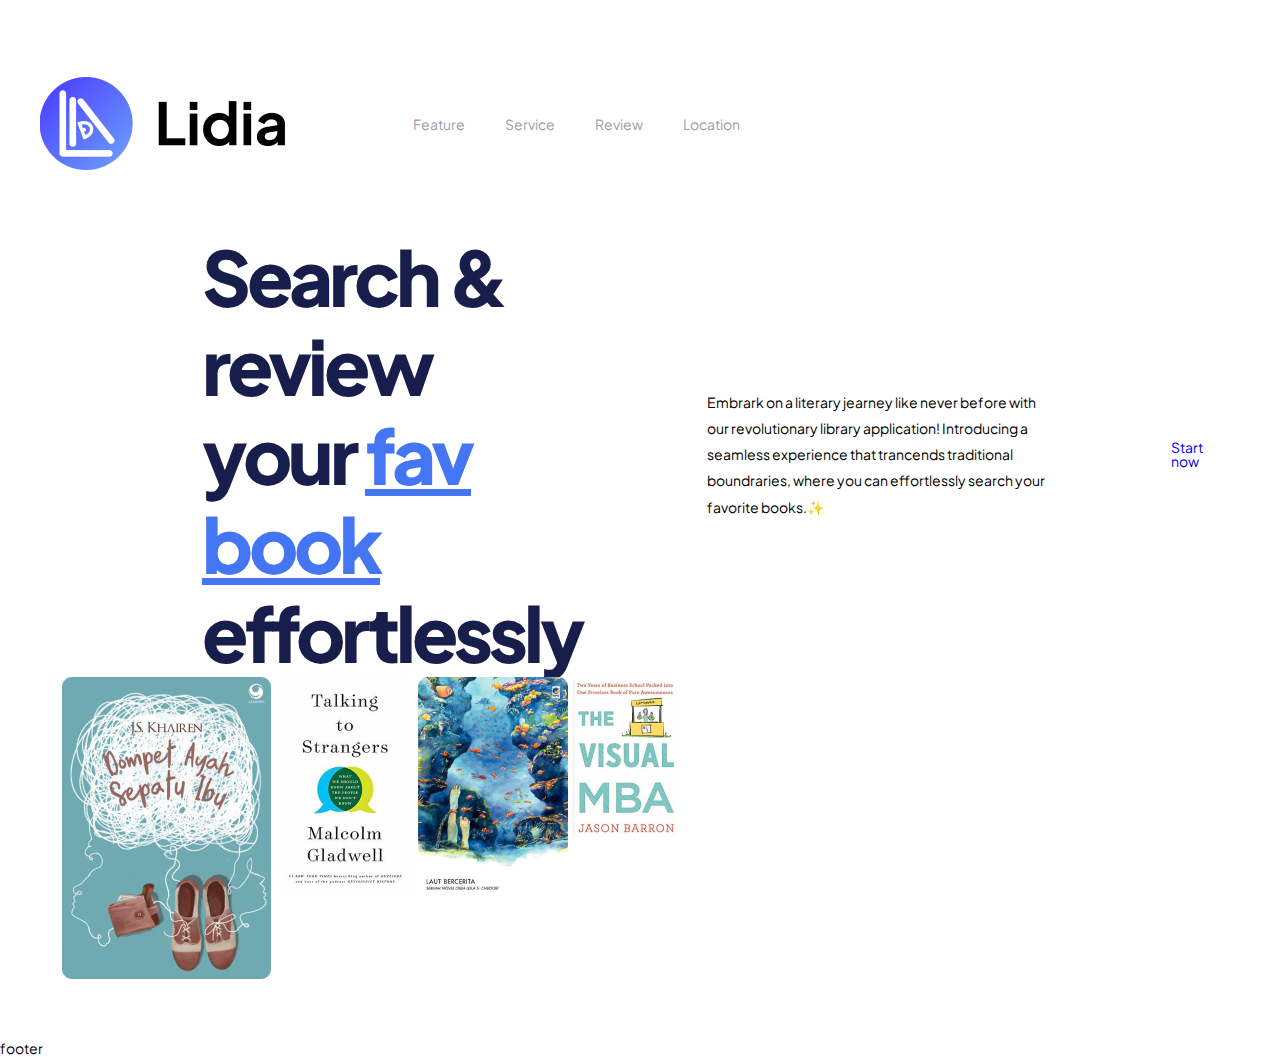
==== index2.html @ e9a7c8fd "footer add" ====
<!DOCTYPE html>
<html lang="en">

<head>
	<title>Lidia</title>
	<link rel="stylesheet" href="css/style.css" />
	<meta http-equiv="Content-type" content="text/html;charset=UTF-8" />
</head>

<body>
	<div class="wraper">
		<header id="header" class="header">
			<div class="header__container">
				<a href="#header" class="header__logo">
					<img src="/img/logo.png" alt="Logo">
				</a>
				<nav class="header__meny">
					<ul class="menu__list">
						<li class="menu__item">
							<a href="#" class="menu__link">Feature</a>
						</li>
						<li class="menu__item">
							<a href="#" class="menu__link">Service</a>
						</li>
						<li class="menu__item">
							<a href="#" class="menu__link">Review</a>
						</li>
						<li class="menu__item">
							<a href="#" class="menu__link">Location</a>
						</li>
					</ul>
				</nav>
			</div>
		</header>
		<main class="page">
			<section class="page__hero hero">
				<div class="header__container">
					<div class="header__content content-hero">
					</div>
					<h1 class="content__title">Search & review your <a href="#">fav book </a> effortlessly</h1>
					<div class=" content-hero__text">
						<p>
							Embrark on a literary jearney like never before with our revolutionary library application!
							Introducing a seamless experience that trancends traditional boundraries, where you can
							effortlessly search your favorite books.✨
						</p>
					</div>
					<a href="#" class="content-hero__button">Start now</a>
				</div>
				<div class="hero__images images-hero">
					<a href="#" class="images-hero__item image-hero__item--01">
						<img src="/img/hero/01.jpg" class="image-hero__image" alt=" Image">
					</a>
					<a href="#" class="images-hero__item image-hero__item--02">
						<img src="/img/hero/02.jpg" class="image-hero__image" alt=" Image">
					</a>
					<a href="#" class="images-hero__item image-hero__item--03">
						<img src="/img/hero/03.jpg" class="image-hero__image" alt=" Image">
					</a>
					<a href="#" class="images-hero__item image-hero__item--04">
						<img src="/img/hero/04.jpg" class="image-hero__image" alt=" Image">
					</a>
				</div>
	</div>
	</section>
	</main>
	<footer class="footer">
		footer
	</footer>
	</div>
</body>

</html>
---- css/style.css ----
/* Reset */
@import url("reset.css");
/* Fonts */

@import url(https://fonts.googleapis.com/css?family=Plus+Jakarta+Sans:regular,500,700,800&display=swap);

body{
	font-family: "Plus Jakarta Sans";
	lighting-color: #5e6282;
}
.wrapper{
	min-height: 100%;
	display: flex;
	flex-direction: column;
	overflow: clip;
}
.wrapper >main{
	flex-grow: 1;
}
[class*="__container"] {
	max-width: 1230px;
	padding-left: 15px;
	padding-right: 15px;
	margin: 0 auto;
}

.page {
}
.page__hero {
}

/* Components */

.header-block {

}
.header-block__label {
text-transform:capitalize;
color: #4475f2;
font-weight: 800;
letter-spacing: 2px;
font-size: 18px;
line-height: 128.777778%; /* 23/18 */
}
.header-block__label:not(:last-child) {
	margin-bottom: 10px;
}
.header-block__title {
color: #000;
font-size: 48px;
font-weight: 800; 
line-height: 135.416667%; /* 65/48 */
}

/* Header */

.header {
	/* position: sticky;
	top: 0;*/
	padding-top: 77px;
}
.header__container {
display: flex;
align-items: center;
gap: 125px;
}
.header__logo {
flex: 0 0 80px;
}
.header__logo img {
min-width: 100%;
}
.header__menu {
}
.menu {
}
.menu__list {
display: flex;
gap: 40px;
align-items: center;
}
.menu__item {
}
.menu__link {
	font-style: 14px;
	color: #9a9ea6;
	transition: color  0.3s;
}
.menu__link:hover {
	color: #4737ff;
}

/* Hero */

.hero {
	padding: 62px;
}
.hero__container {
	display: flex;
}
.hero__content {
	flex: 0 1 50%;
}
.content-hero {
	display: grid;
	align-content: start;
	gap: 30px;
}
.content__title {
font-size: 76px;
font-weight: 800;
color: #181e4b;
letter-spacing: -4px;
line-height: 117.105263%; /* 89/76 */
}
.content__title a {
	color: #4475f2;
	text-decoration: underline;
}
.content__title a:hover {
	text-decoration: none;
}
.content-hero__text {
}
.content-hero__text p{
	line-height: 187.5%; /* 30/16 */
}
.content-hero__text p:not(:last-child){
margin-bottom: 10px;
}
.content-hero__text p{
	line-height: 187.5%; /* 30/16 */
}
.content-hero__text p:not(:last-child){
	
}
.content-hero__button {
}
.hero__images {
	flex: 0 1 50%;
}
.images-hero {
}
.images-hero__item {
}
.images-hero__item--01 {
}
.images-hero__image {
}
.images-hero__item--02 {
}
.images-hero__item--03 {
}
.images-hero__item--04 {
}
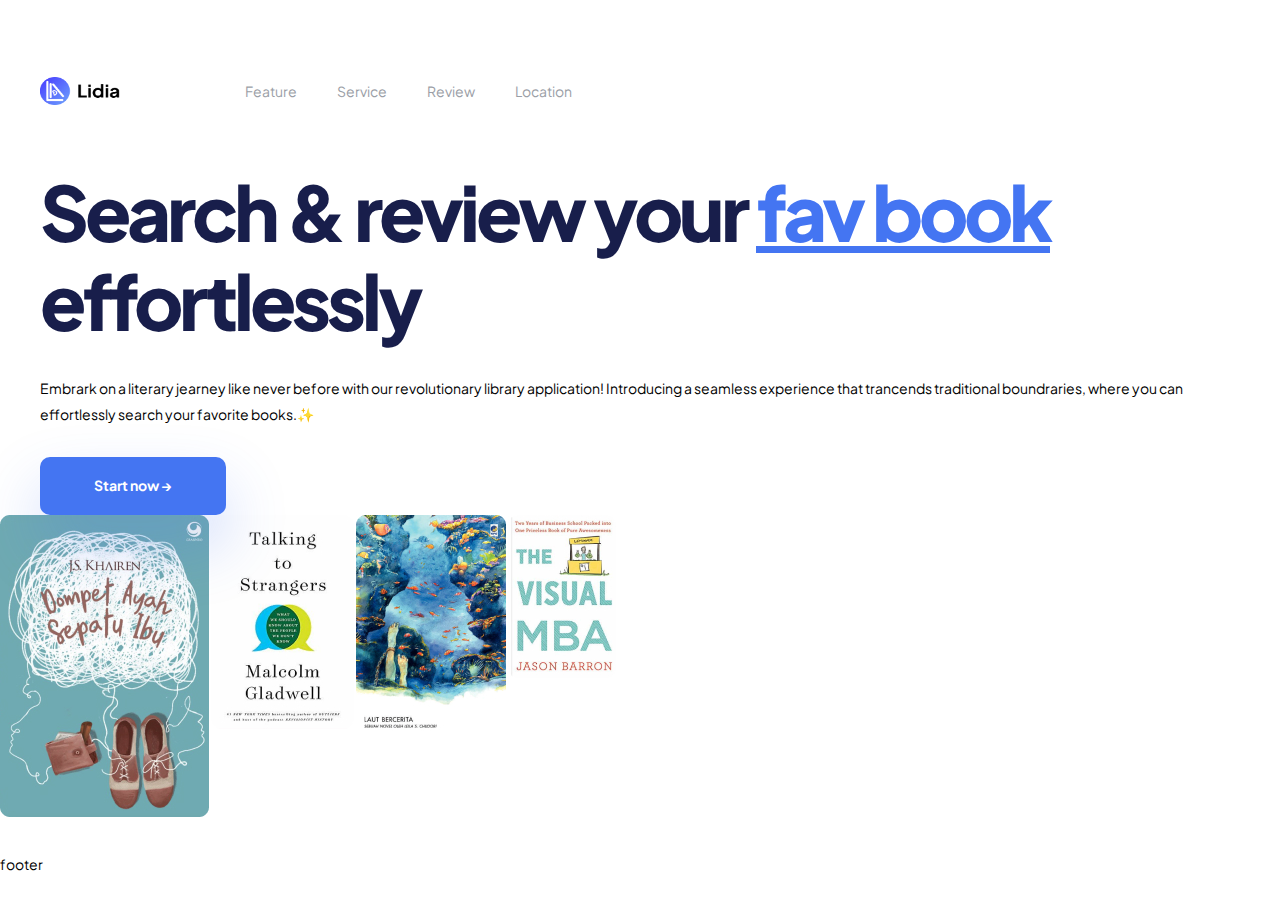
==== commit d8f642fb: "finish botton" ====
--- a/index2.html
+++ b/index2.html
@@ -12,7 +12,7 @@
 		<header id="header" class="header">
 			<div class="header__container">
 				<a href="#header" class="header__logo">
-					<img src="/img/logo.png" alt="Logo">
+					<img class="logo_image" src="/img/logo.png" alt="Logo">
 				</a>
 				<nav class="header__meny">
 					<ul class="menu__list">
@@ -36,16 +36,16 @@
 			<section class="page__hero hero">
 				<div class="header__container">
 					<div class="header__content content-hero">
+						<h1 class="content__title">Search & review your <a href="#">fav book </a> effortlessly</h1>
+						<div class=" content-hero__text">
+							<p>
+								Embrark on a literary jearney like never before with our revolutionary library application!
+								Introducing a seamless experience that trancends traditional boundraries, where you can
+								effortlessly search your favorite books.✨
+							</p>
+						</div>
+						<a href="#" class="content-hero__button">Start now →</a>
 					</div>
-					<h1 class="content__title">Search & review your <a href="#">fav book </a> effortlessly</h1>
-					<div class=" content-hero__text">
-						<p>
-							Embrark on a literary jearney like never before with our revolutionary library application!
-							Introducing a seamless experience that trancends traditional boundraries, where you can
-							effortlessly search your favorite books.✨
-						</p>
-					</div>
-					<a href="#" class="content-hero__button">Start now</a>
 				</div>
 				<div class="hero__images images-hero">
 					<a href="#" class="images-hero__item image-hero__item--01">
--- a/css/style.css
+++ b/css/style.css
@@ -71,6 +71,10 @@
 .header__logo img {
 min-width: 100%;
 }
+.logo_image{
+	height: 28px;
+
+}
 .header__menu {
 }
 .menu {
@@ -94,10 +98,14 @@
 /* Hero */
 
 .hero {
-	padding: 62px;
+	padding-top: 62px;
+	padding-bottom: 40px;
 }
 .hero__container {
 	display: flex;
+}
+.hero__container::before {
+	content: "";
 }
 .hero__content {
 	flex: 0 1 50%;
@@ -105,6 +113,7 @@
 .content-hero {
 	display: grid;
 	align-content: start;
+	justify-items: start;
 	gap: 30px;
 }
 .content__title {
@@ -136,6 +145,20 @@
 	
 }
 .content-hero__button {
+	box-shadow: 0 30px 60px 0 rgba(68, 117, 242, 0.25);
+	border-radius: 10px 10px 10px 10px;
+	background-color: #4475f2;
+	padding: 18px 54px;
+	color: #fff;
+	font-weight: 700;
+	line-height: 156.25%; /* 25/16 */
+	position: relative;
+	top: 0;
+	transition: all 0.3s;
+}
+.content-hero__button:hover{
+top: 5px;
+box-shadow: 0 30px 60px 0 rgba(68, 117, 242, 0.5);
 }
 .hero__images {
 	flex: 0 1 50%;
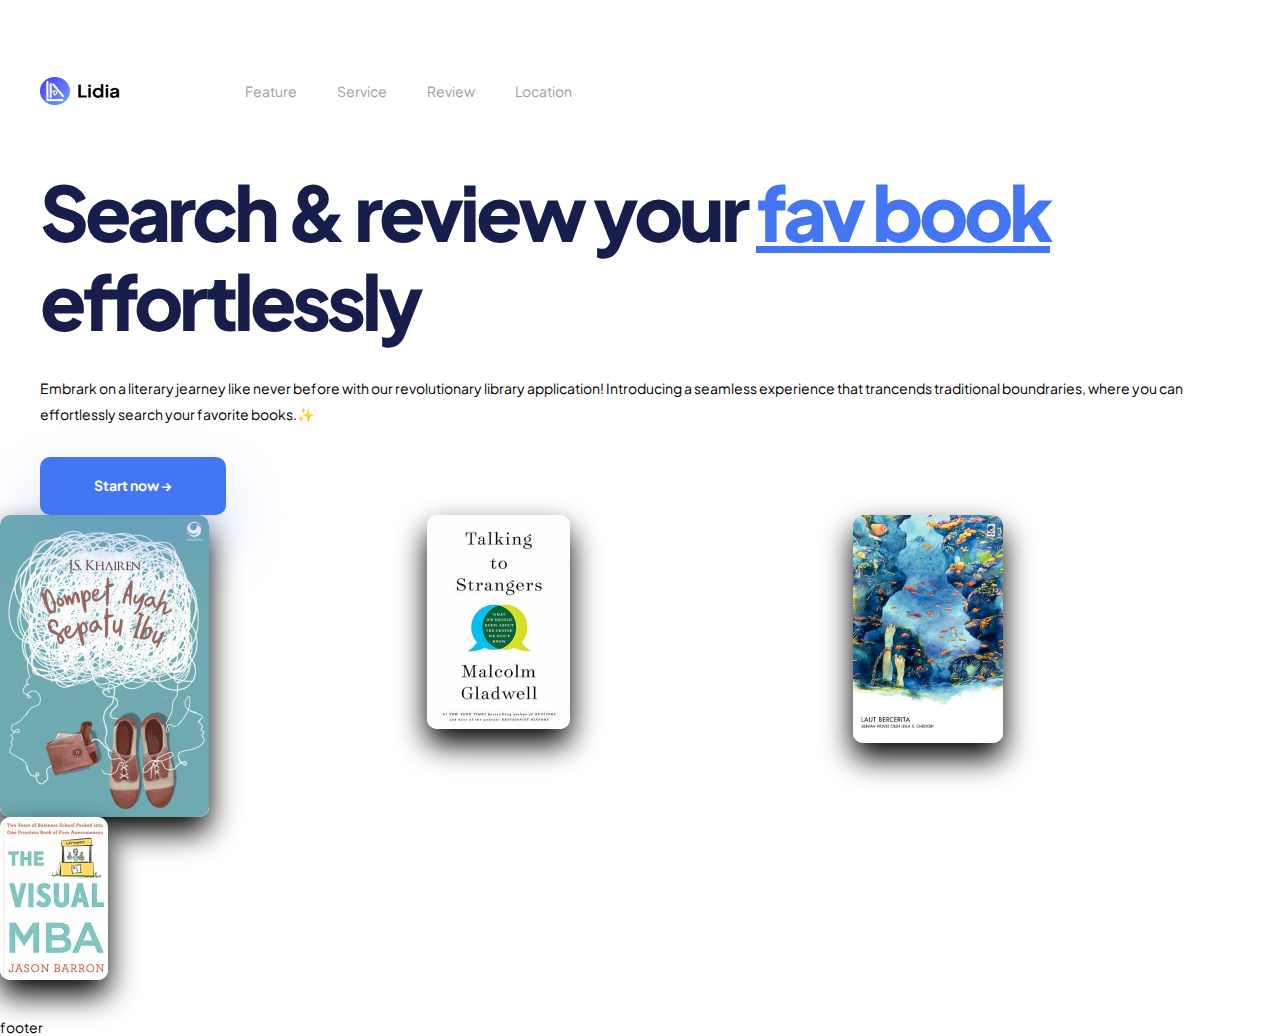
==== commit 7d4d52b3: "finish top side" ====
--- a/index2.html
+++ b/index2.html
@@ -60,6 +60,7 @@
 					<a href="#" class="images-hero__item image-hero__item--04">
 						<img src="/img/hero/04.jpg" class="image-hero__image" alt=" Image">
 					</a>
+
 				</div>
 	</div>
 	</section>
--- a/css/style.css
+++ b/css/style.css
@@ -100,12 +100,30 @@
 .hero {
 	padding-top: 62px;
 	padding-bottom: 40px;
+	position: relative;
 }
 .hero__container {
 	display: flex;
 }
+.hero__container::before,
+.hero__container::after{
+	content: "";
+	position: absolute;
+	background-color: #4475f2;
+	height: 150%;
+	transform-origin: left bottom;
+	box-shadow: 0 30px 60px 0 rgba(71. 87 0.25);
+	width: 100vw;
+	border-radius: 50px;
+	bottom: 0;
+}
 .hero__container::before {
-	content: "";
+left: calc(50% + 30px);
+transform: skewX(-20deg);
+}
+.hero__container::after {
+	transform: skewX(31deg);
+	left: calc(50% + 444px);
 }
 .hero__content {
 	flex: 0 1 50%;
@@ -164,16 +182,34 @@
 	flex: 0 1 50%;
 }
 .images-hero {
+	z-index: 2;
+	display: grid;
+	grid-template-columns: repeat(3, 1fr);
+	grid-template: rows(2, 1fr);
+	gap: 27;
 }
 .images-hero__item {
 }
+.image-hero__image {
+	border-radius: 10px;
+	miax-width: 100%;
+	box-shadow: 0 15px 30px 0 rgba(0,0,0.25);
+}
 .images-hero__item--01 {
-}
-.images-hero__image {
+	grid-row: span 2;
+	align-self: end;
+	padding-bottom: 10px;
 }
 .images-hero__item--02 {
 }
 .images-hero__item--03 {
+	align-items: center;
+	justify-self: end;
+	grid-row: span 2;
+	padding-bottom: 10px;
 }
 .images-hero__item--04 {
+	grid-row: span 2;
+	align-self: end;
+	justify-self: end;
 }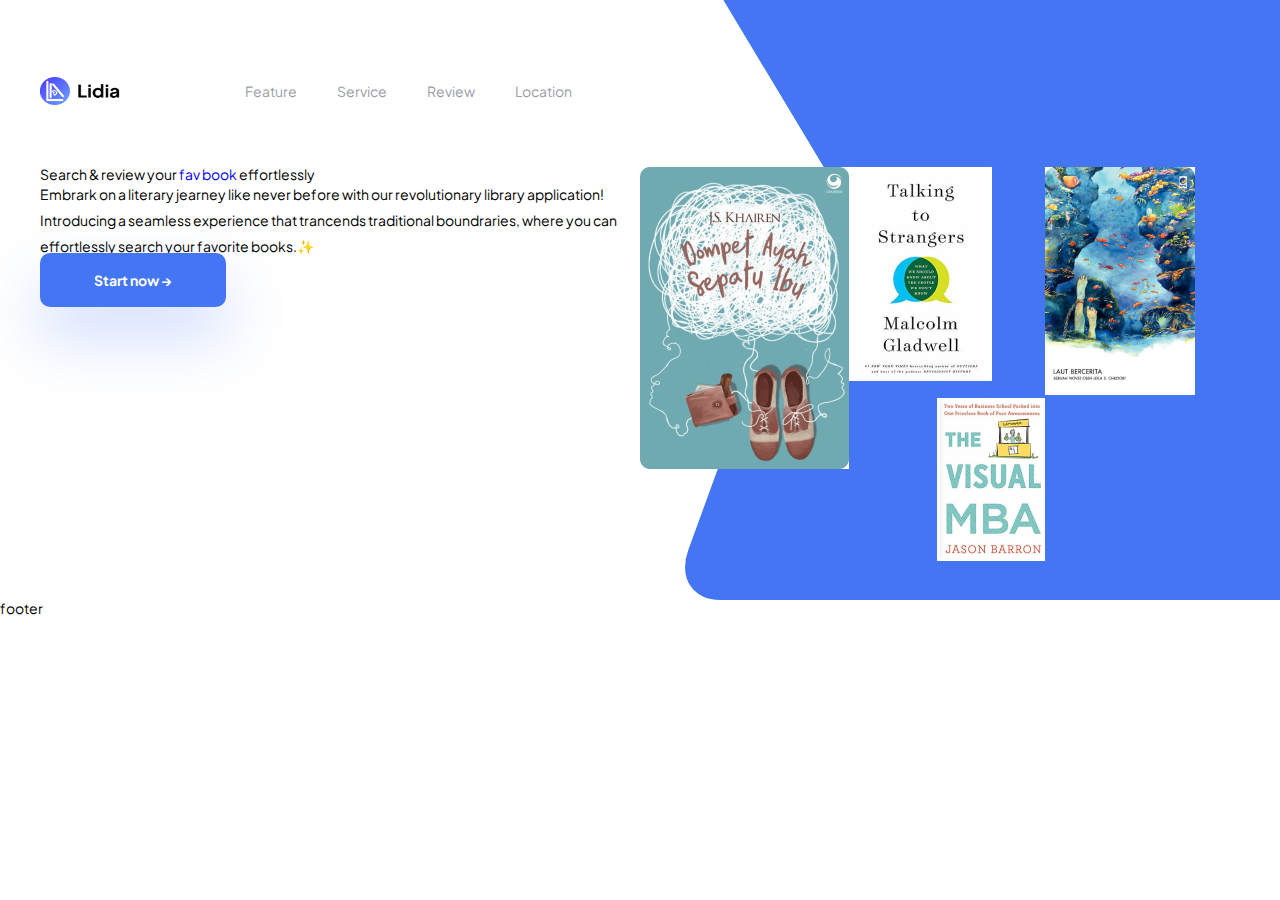
==== commit b988224d: "fixing" ====
--- a/index2.html
+++ b/index2.html
@@ -14,7 +14,7 @@
 				<a href="#header" class="header__logo">
 					<img class="logo_image" src="/img/logo.png" alt="Logo">
 				</a>
-				<nav class="header__meny">
+				<nav class="header__menu menu">
 					<ul class="menu__list">
 						<li class="menu__item">
 							<a href="#" class="menu__link">Feature</a>
@@ -34,40 +34,39 @@
 		</header>
 		<main class="page">
 			<section class="page__hero hero">
-				<div class="header__container">
-					<div class="header__content content-hero">
-						<h1 class="content__title">Search & review your <a href="#">fav book </a> effortlessly</h1>
+				<div class="hero__container">
+					<div class="hero__content content-hero>
+						<h1 class=" content__title">Search & review your <a href="#">fav book </a> effortlessly</h1>
 						<div class=" content-hero__text">
 							<p>
 								Embrark on a literary jearney like never before with our revolutionary library application!
 								Introducing a seamless experience that trancends traditional boundraries, where you can
 								effortlessly search your favorite books.✨
 							</p>
+							<a href="#" class="content-hero__button">Start now →</a>
 						</div>
-						<a href="#" class="content-hero__button">Start now →</a>
+					</div>
+					<div class="hero__images images-hero">
+						<a href="#" class="images-hero__item images-hero__item--01">
+							<img src="/img/hero/01.jpg" class="images-hero__image" alt=" Image">
+						</a>
+						<a href="#" class="images-hero__item images-hero__item--02">
+							<img src="/img/hero/02.jpg" class="images-hero__image" alt=" Image">
+						</a>
+						<a href="#" class="images-hero__item images-hero__item-03">
+							<img src="/img/hero/03.jpg" class="images-hero__image" alt=" Image">
+						</a>
+						<a href="#" class="images-hero__item images-hero__item--04">
+							<img src="/img/hero/04.jpg" class="images-hero__image" alt=" Image">
+						</a>
+
 					</div>
 				</div>
-				<div class="hero__images images-hero">
-					<a href="#" class="images-hero__item image-hero__item--01">
-						<img src="/img/hero/01.jpg" class="image-hero__image" alt=" Image">
-					</a>
-					<a href="#" class="images-hero__item image-hero__item--02">
-						<img src="/img/hero/02.jpg" class="image-hero__image" alt=" Image">
-					</a>
-					<a href="#" class="images-hero__item image-hero__item--03">
-						<img src="/img/hero/03.jpg" class="image-hero__image" alt=" Image">
-					</a>
-					<a href="#" class="images-hero__item image-hero__item--04">
-						<img src="/img/hero/04.jpg" class="image-hero__image" alt=" Image">
-					</a>
-
-				</div>
-	</div>
-	</section>
-	</main>
-	<footer class="footer">
-		footer
-	</footer>
+			</section>
+		</main>
+		<footer class="footer">
+			footer
+		</footer>
 	</div>
 </body>
 
--- a/css/style.css
+++ b/css/style.css
@@ -56,9 +56,9 @@
 /* Header */
 
 .header {
-	/* position: sticky;
-	top: 0;*/
-	padding-top: 77px;
+/* position: sticky;
+top: 0;*/
+padding-top: 77px;
 }
 .header__container {
 display: flex;
@@ -68,16 +68,18 @@
 .header__logo {
 flex: 0 0 80px;
 }
+.header__menu {
+
+}
+.menu {
+
+}
 .header__logo img {
 min-width: 100%;
 }
 .logo_image{
 	height: 28px;
 
-}
-.header__menu {
-}
-.menu {
 }
 .menu__list {
 display: flex;
@@ -96,7 +98,9 @@
 }
 
 /* Hero */
-
+.page__hero {
+
+}
 .hero {
 	padding-top: 62px;
 	padding-bottom: 40px;
@@ -104,6 +108,9 @@
 }
 .hero__container {
 	display: flex;
+}
+.hero__content{
+	flex: 0 1 50%;
 }
 .hero__container::before,
 .hero__container::after{
@@ -125,9 +132,6 @@
 	transform: skewX(31deg);
 	left: calc(50% + 444px);
 }
-.hero__content {
-	flex: 0 1 50%;
-}
 .content-hero {
 	display: grid;
 	align-content: start;
@@ -160,7 +164,6 @@
 	line-height: 187.5%; /* 30/16 */
 }
 .content-hero__text p:not(:last-child){
-	
 }
 .content-hero__button {
 	box-shadow: 0 30px 60px 0 rgba(68, 117, 242, 0.25);
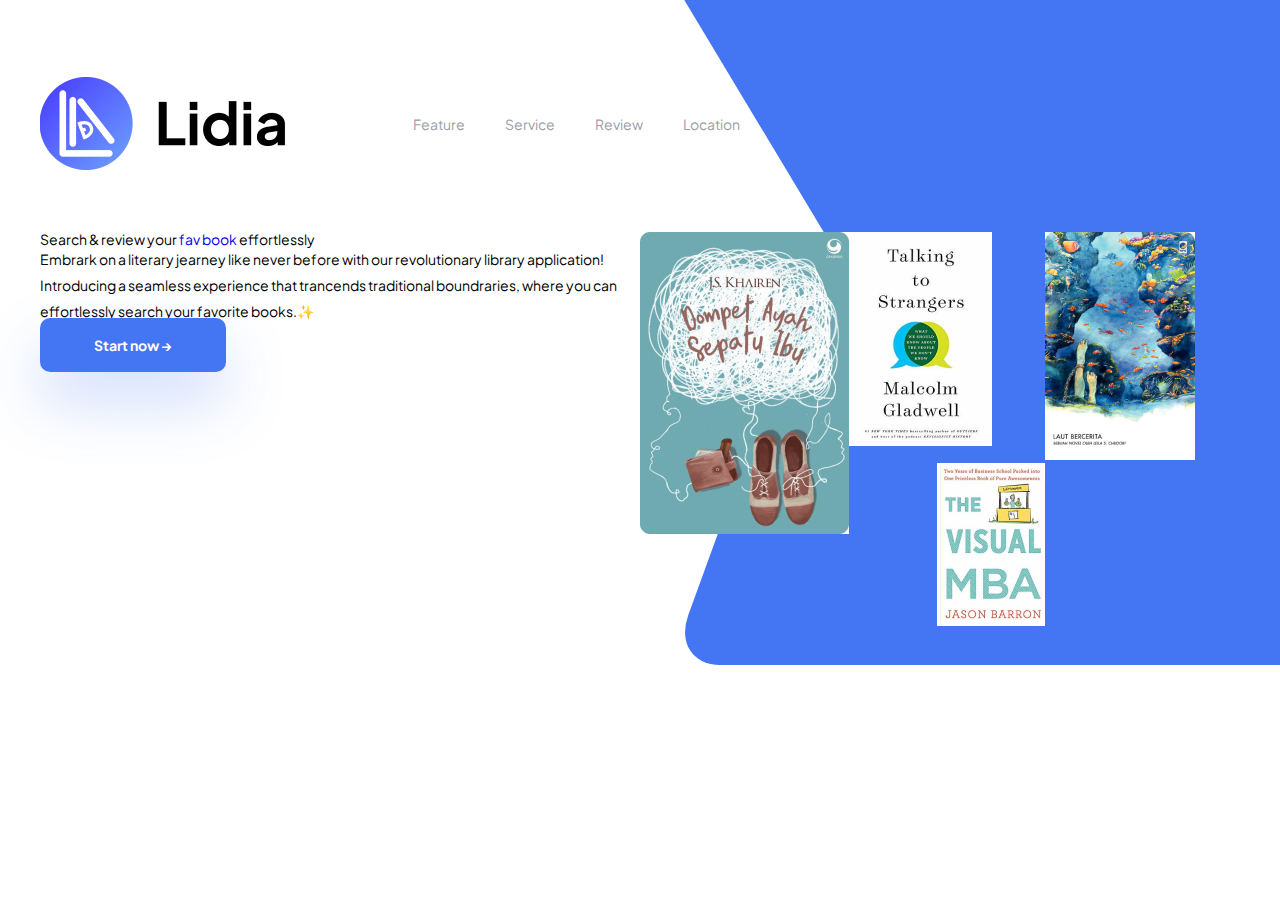
==== commit 5eaa88fd: "chekk" ====
--- a/index2.html
+++ b/index2.html
@@ -12,7 +12,7 @@
 		<header id="header" class="header">
 			<div class="header__container">
 				<a href="#header" class="header__logo">
-					<img class="logo_image" src="/img/logo.png" alt="Logo">
+					<img class="logo__image" src="/img/logo.png" alt="Logo">
 				</a>
 				<nav class="header__menu menu">
 					<ul class="menu__list">
@@ -36,7 +36,7 @@
 			<section class="page__hero hero">
 				<div class="hero__container">
 					<div class="hero__content content-hero>
-						<h1 class=" content__title">Search & review your <a href="#">fav book </a> effortlessly</h1>
+						<h1 class=" content__title">Search & review your <a href="#">fav book</a> effortlessly</h1>
 						<div class=" content-hero__text">
 							<p>
 								Embrark on a literary jearney like never before with our revolutionary library application!
@@ -59,14 +59,11 @@
 						<a href="#" class="images-hero__item images-hero__item--04">
 							<img src="/img/hero/04.jpg" class="images-hero__image" alt=" Image">
 						</a>
-
 					</div>
 				</div>
 			</section>
 		</main>
-		<footer class="footer">
-			footer
-		</footer>
+		<footer class="footer"></footer>
 	</div>
 </body>
 
--- a/css/style.css
+++ b/css/style.css
@@ -69,17 +69,14 @@
 flex: 0 0 80px;
 }
 .header__menu {
-
 }
 .menu {
-
 }
 .header__logo img {
 min-width: 100%;
 }
-.logo_image{
+.logo_image {
 	height: 28px;
-
 }
 .menu__list {
 display: flex;
@@ -137,6 +134,7 @@
 	align-content: start;
 	justify-items: start;
 	gap: 30px;
+	padding-right: 20px;
 }
 .content__title {
 font-size: 76px;
@@ -195,8 +193,8 @@
 }
 .image-hero__image {
 	border-radius: 10px;
-	miax-width: 100%;
-	box-shadow: 0 15px 30px 0 rgba(0,0,0.25);
+	max-width: 100%;
+	box-shadow: 0 15px 30px 0 rgba(0,0,0, 0.25);
 }
 .images-hero__item--01 {
 	grid-row: span 2;
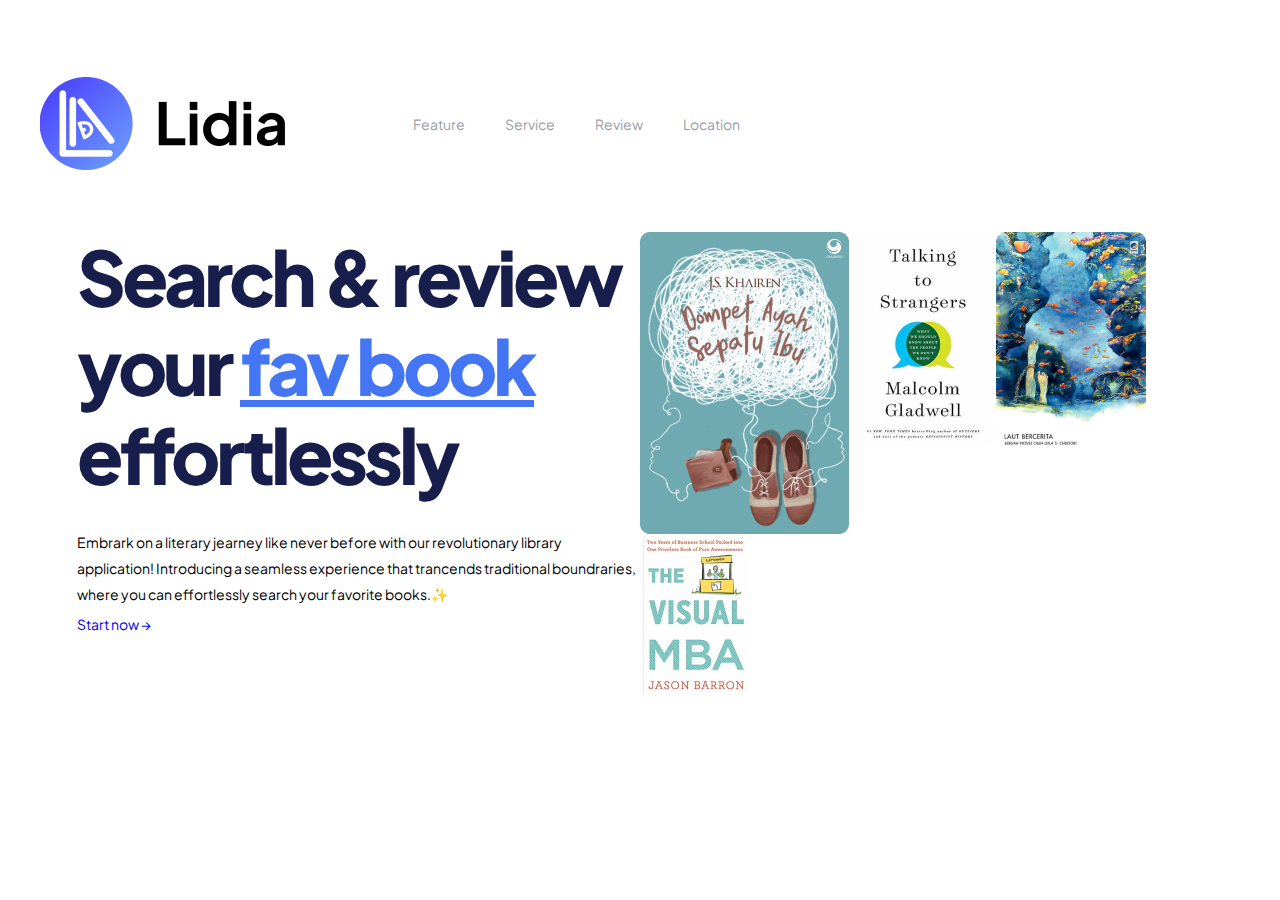
==== commit 0eb8d357: "Update index2.html" ====
--- a/index2.html
+++ b/index2.html
@@ -35,7 +35,7 @@
 		<main class="page">
 			<section class="page__hero hero">
 				<div class="hero__container">
-					<div class="hero__content content-hero>
+					<div class="hero__content content-hero">
 						<h1 class=" content__title">Search & review your <a href="#">fav book</a> effortlessly</h1>
 						<div class=" content-hero__text">
 							<p>
--- a/css/style.css
+++ b/css/style.css
@@ -56,9 +56,9 @@
 /* Header */
 
 .header {
-/* position: sticky;
-top: 0;*/
-padding-top: 77px;
+	/* position: sticky;
+	top: 0;*/
+	padding-top: 77px;
 }
 .header__container {
 display: flex;
@@ -68,15 +68,12 @@
 .header__logo {
 flex: 0 0 80px;
 }
+.header__logo img {
+min-width: 100%;
+}
 .header__menu {
 }
 .menu {
-}
-.header__logo img {
-min-width: 100%;
-}
-.logo_image {
-	height: 28px;
 }
 .menu__list {
 display: flex;
@@ -95,46 +92,20 @@
 }
 
 /* Hero */
-.page__hero {
 
-}
 .hero {
-	padding-top: 62px;
-	padding-bottom: 40px;
-	position: relative;
+	padding: 62px;
 }
 .hero__container {
 	display: flex;
 }
-.hero__content{
+.hero__content {
 	flex: 0 1 50%;
-}
-.hero__container::before,
-.hero__container::after{
-	content: "";
-	position: absolute;
-	background-color: #4475f2;
-	height: 150%;
-	transform-origin: left bottom;
-	box-shadow: 0 30px 60px 0 rgba(71. 87 0.25);
-	width: 100vw;
-	border-radius: 50px;
-	bottom: 0;
-}
-.hero__container::before {
-left: calc(50% + 30px);
-transform: skewX(-20deg);
-}
-.hero__container::after {
-	transform: skewX(31deg);
-	left: calc(50% + 444px);
 }
 .content-hero {
 	display: grid;
 	align-content: start;
-	justify-items: start;
 	gap: 30px;
-	padding-right: 20px;
 }
 .content__title {
 font-size: 76px;
@@ -164,53 +135,21 @@
 .content-hero__text p:not(:last-child){
 }
 .content-hero__button {
-	box-shadow: 0 30px 60px 0 rgba(68, 117, 242, 0.25);
-	border-radius: 10px 10px 10px 10px;
-	background-color: #4475f2;
-	padding: 18px 54px;
-	color: #fff;
-	font-weight: 700;
-	line-height: 156.25%; /* 25/16 */
-	position: relative;
-	top: 0;
-	transition: all 0.3s;
-}
-.content-hero__button:hover{
-top: 5px;
-box-shadow: 0 30px 60px 0 rgba(68, 117, 242, 0.5);
 }
 .hero__images {
 	flex: 0 1 50%;
 }
 .images-hero {
-	z-index: 2;
-	display: grid;
-	grid-template-columns: repeat(3, 1fr);
-	grid-template: rows(2, 1fr);
-	gap: 27;
 }
 .images-hero__item {
 }
-.image-hero__image {
-	border-radius: 10px;
-	max-width: 100%;
-	box-shadow: 0 15px 30px 0 rgba(0,0,0, 0.25);
+.images-hero__item--01 {
 }
-.images-hero__item--01 {
-	grid-row: span 2;
-	align-self: end;
-	padding-bottom: 10px;
+.images-hero__image {
 }
 .images-hero__item--02 {
 }
 .images-hero__item--03 {
-	align-items: center;
-	justify-self: end;
-	grid-row: span 2;
-	padding-bottom: 10px;
 }
 .images-hero__item--04 {
-	grid-row: span 2;
-	align-self: end;
-	justify-self: end;
 }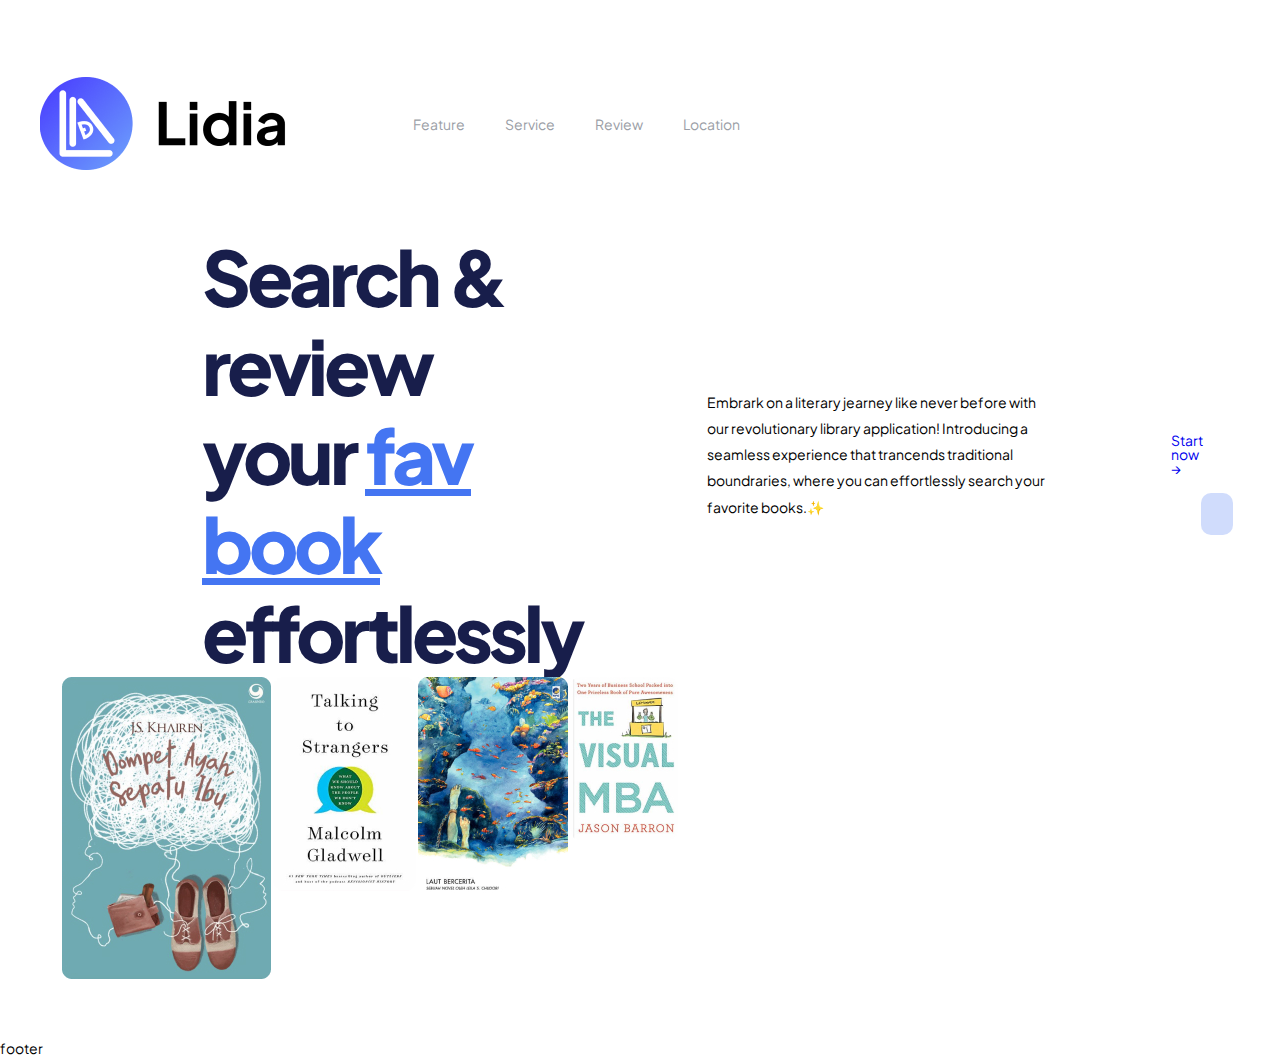
==== commit 624266bd: "change2" ====
--- a/index2.html
+++ b/index2.html
@@ -12,9 +12,9 @@
 		<header id="header" class="header">
 			<div class="header__container">
 				<a href="#header" class="header__logo">
-					<img class="logo__image" src="/img/logo.png" alt="Logo">
+					<img src="/img/logo.png" alt="Logo">
 				</a>
-				<nav class="header__menu menu">
+				<nav class="header__meny">
 					<ul class="menu__list">
 						<li class="menu__item">
 							<a href="#" class="menu__link">Feature</a>
@@ -34,36 +34,39 @@
 		</header>
 		<main class="page">
 			<section class="page__hero hero">
-				<div class="hero__container">
-					<div class="hero__content content-hero">
-						<h1 class=" content__title">Search & review your <a href="#">fav book</a> effortlessly</h1>
-						<div class=" content-hero__text">
-							<p>
-								Embrark on a literary jearney like never before with our revolutionary library application!
-								Introducing a seamless experience that trancends traditional boundraries, where you can
-								effortlessly search your favorite books.✨
-							</p>
-							<a href="#" class="content-hero__button">Start now →</a>
-						</div>
+				<div class="header__container">
+					<div class="header__content content-hero">
 					</div>
-					<div class="hero__images images-hero">
-						<a href="#" class="images-hero__item images-hero__item--01">
-							<img src="/img/hero/01.jpg" class="images-hero__image" alt=" Image">
-						</a>
-						<a href="#" class="images-hero__item images-hero__item--02">
-							<img src="/img/hero/02.jpg" class="images-hero__image" alt=" Image">
-						</a>
-						<a href="#" class="images-hero__item images-hero__item-03">
-							<img src="/img/hero/03.jpg" class="images-hero__image" alt=" Image">
-						</a>
-						<a href="#" class="images-hero__item images-hero__item--04">
-							<img src="/img/hero/04.jpg" class="images-hero__image" alt=" Image">
-						</a>
+					<h1 class="content__title">Search & review your <a href="#">fav book </a> effortlessly</h1>
+					<div class=" content-hero__text">
+						<p>
+							Embrark on a literary jearney like never before with our revolutionary library application!
+							Introducing a seamless experience that trancends traditional boundraries, where you can
+							effortlessly search your favorite books.✨
+						</p>
 					</div>
+					<a href="#" class="content-hero__button">Start now →</a>
 				</div>
-			</section>
-		</main>
-		<footer class="footer"></footer>
+				<div class="hero__images images-hero">
+					<a href="#" class="images-hero__item image-hero__item--01">
+						<img src="/img/hero/01.jpg" class="image-hero__image" alt=" Image">
+					</a>
+					<a href="#" class="images-hero__item image-hero__item--02">
+						<img src="/img/hero/02.jpg" class="image-hero__image" alt=" Image">
+					</a>
+					<a href="#" class="images-hero__item image-hero__item--03">
+						<img src="/img/hero/03.jpg" class="image-hero__image" alt=" Image">
+					</a>
+					<a href="#" class="images-hero__item image-hero__item--04">
+						<img src="/img/hero/04.jpg" class="image-hero__image" alt=" Image">
+					</a>
+				</div>
+	</div>
+	</section>
+	</main>
+	<footer class="footer">
+		footer
+	</footer>
 	</div>
 </body>
 
--- a/css/style.css
+++ b/css/style.css
@@ -105,6 +105,7 @@
 .content-hero {
 	display: grid;
 	align-content: start;
+	justify-items: start;
 	gap: 30px;
 }
 .content__title {
@@ -135,6 +136,8 @@
 .content-hero__text p:not(:last-child){
 }
 .content-hero__button {
+	box-shadow: 30px 60px 0 rgba(68, 117, 242, 0.25);
+	border-radius: 10px 10px 10px 10px;
 }
 .hero__images {
 	flex: 0 1 50%;
